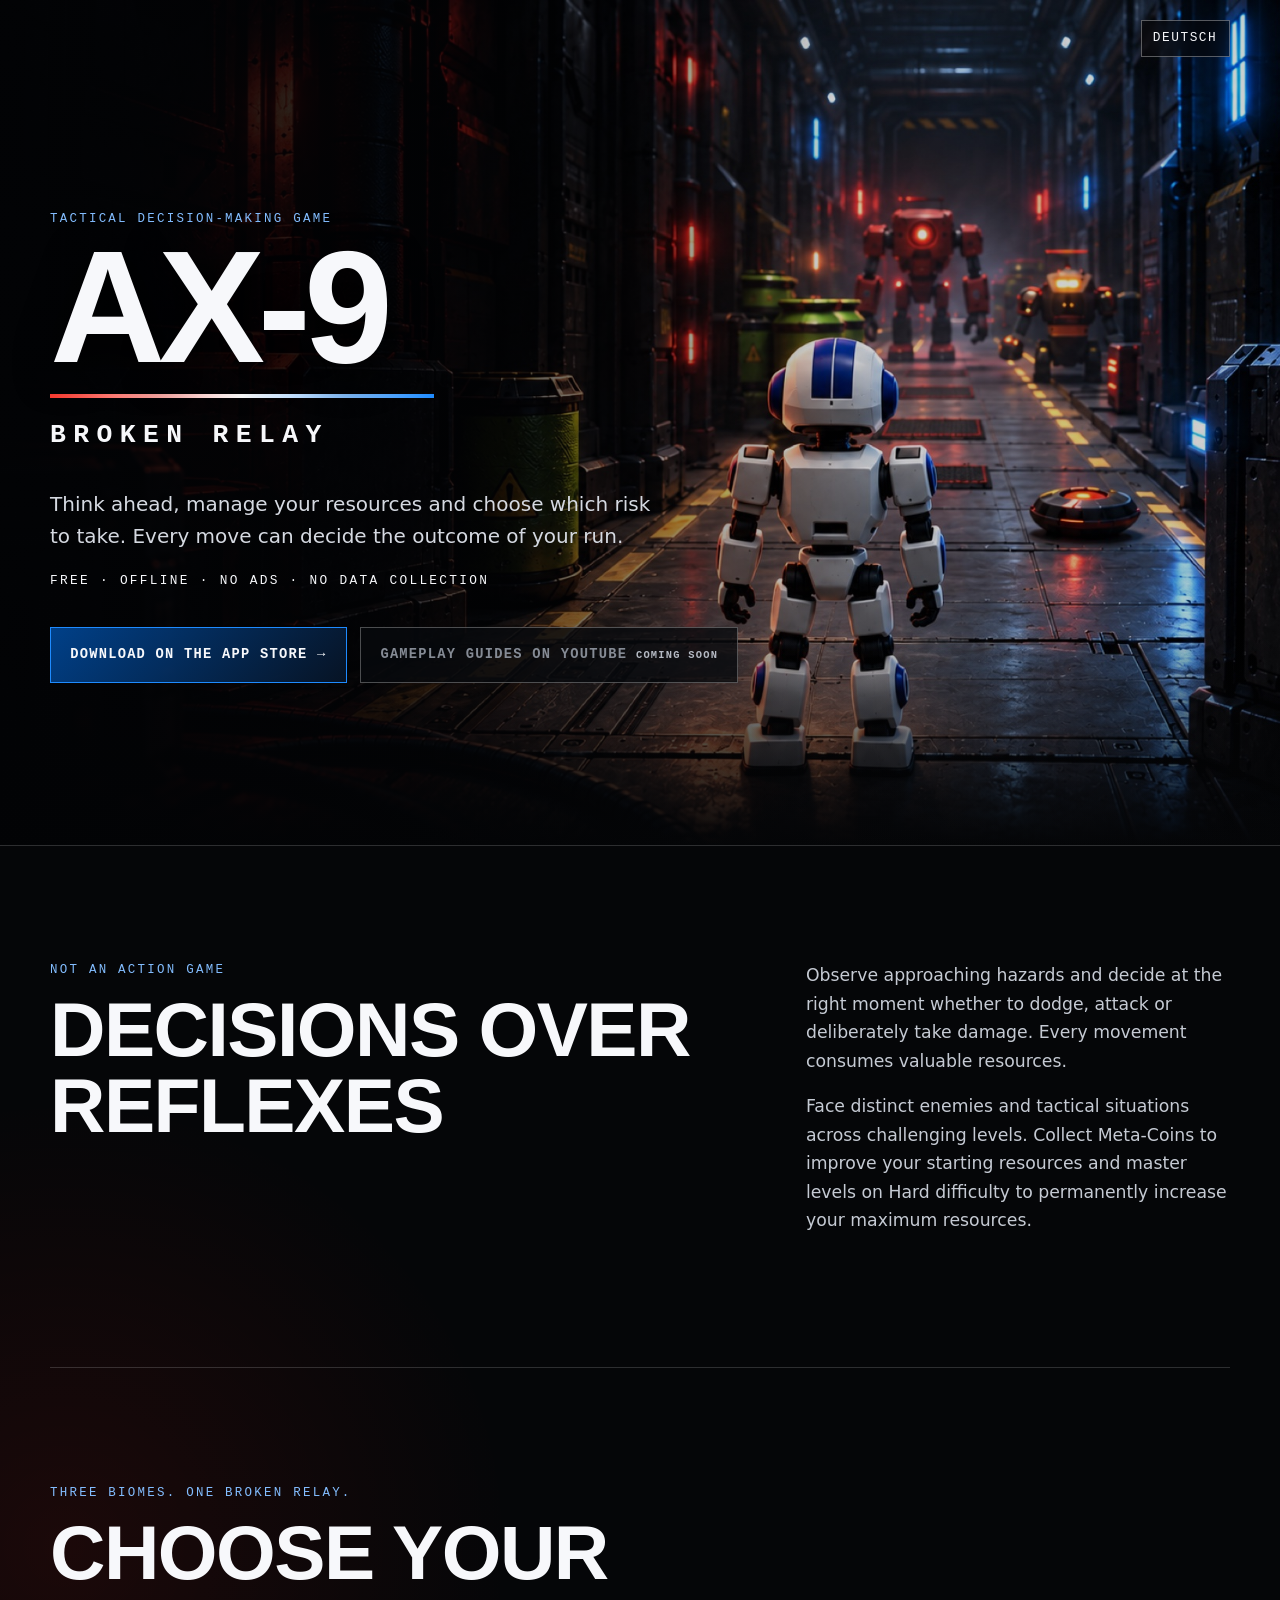
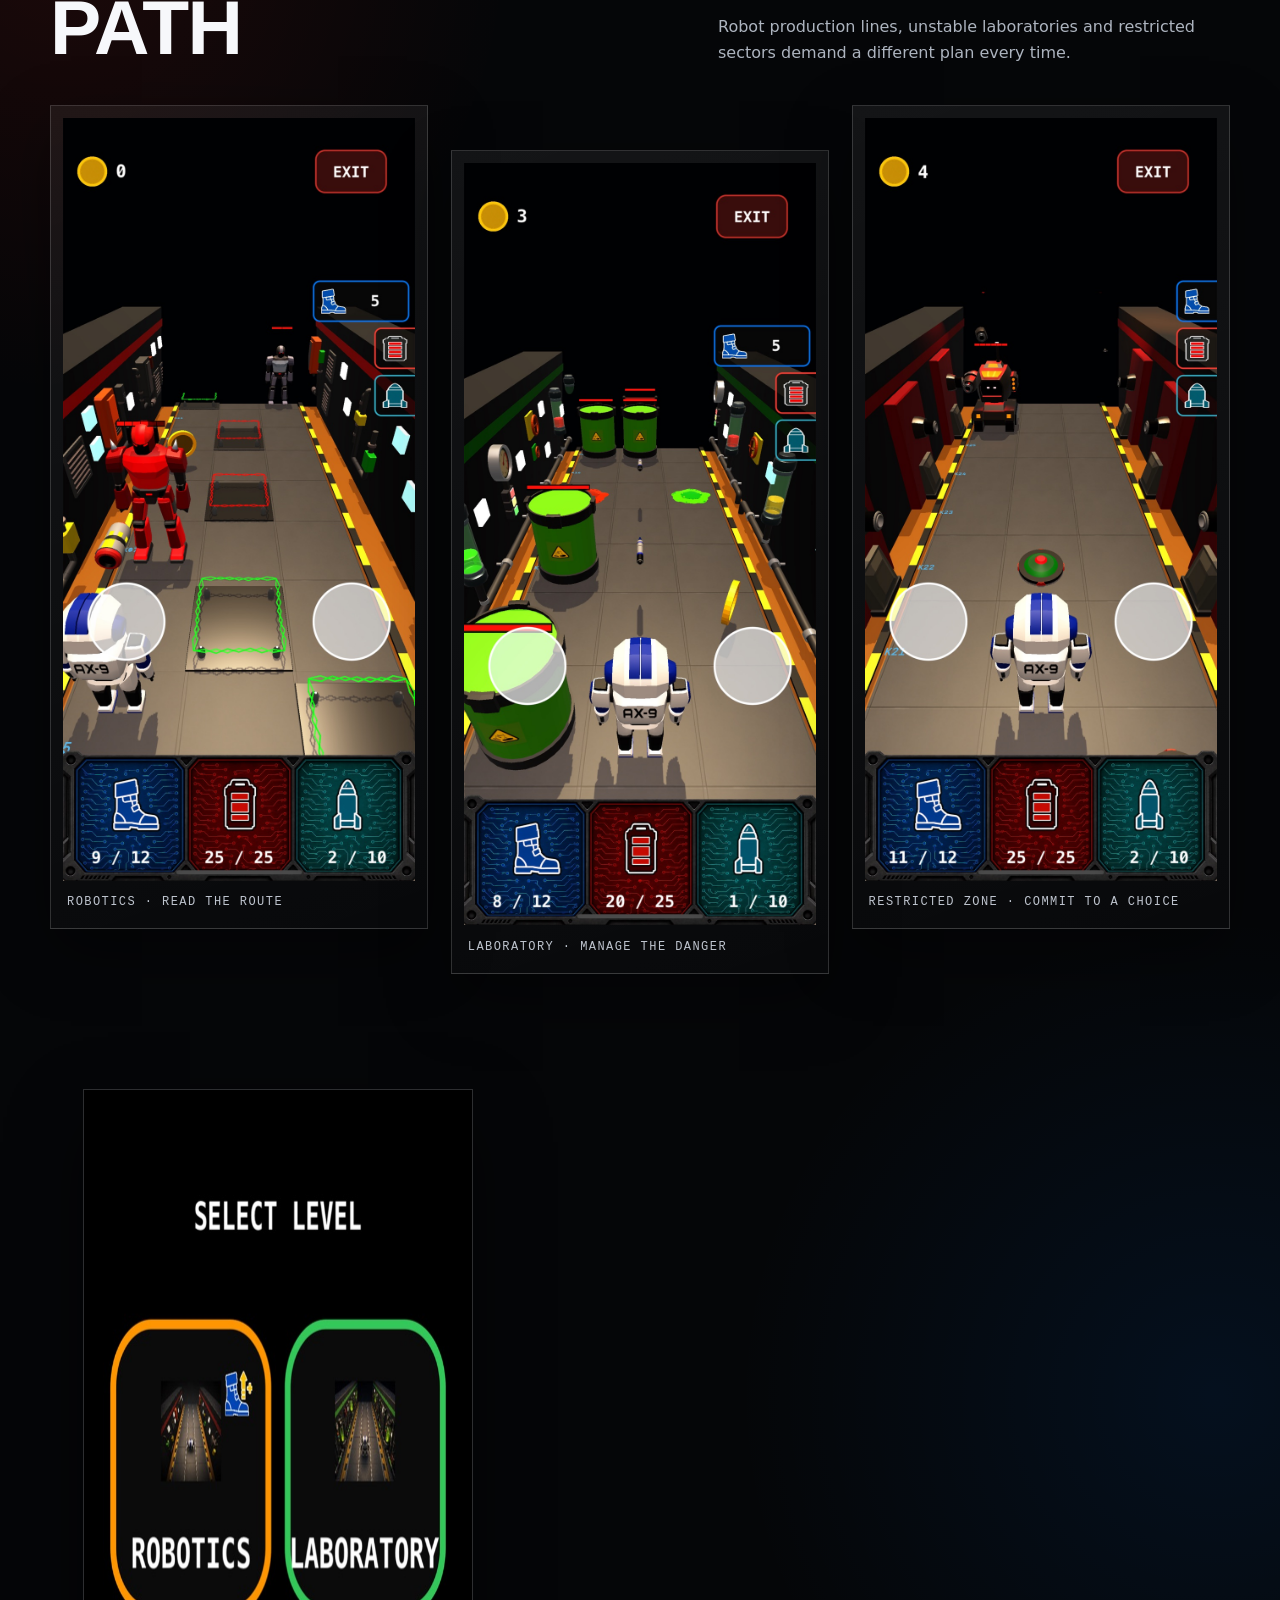
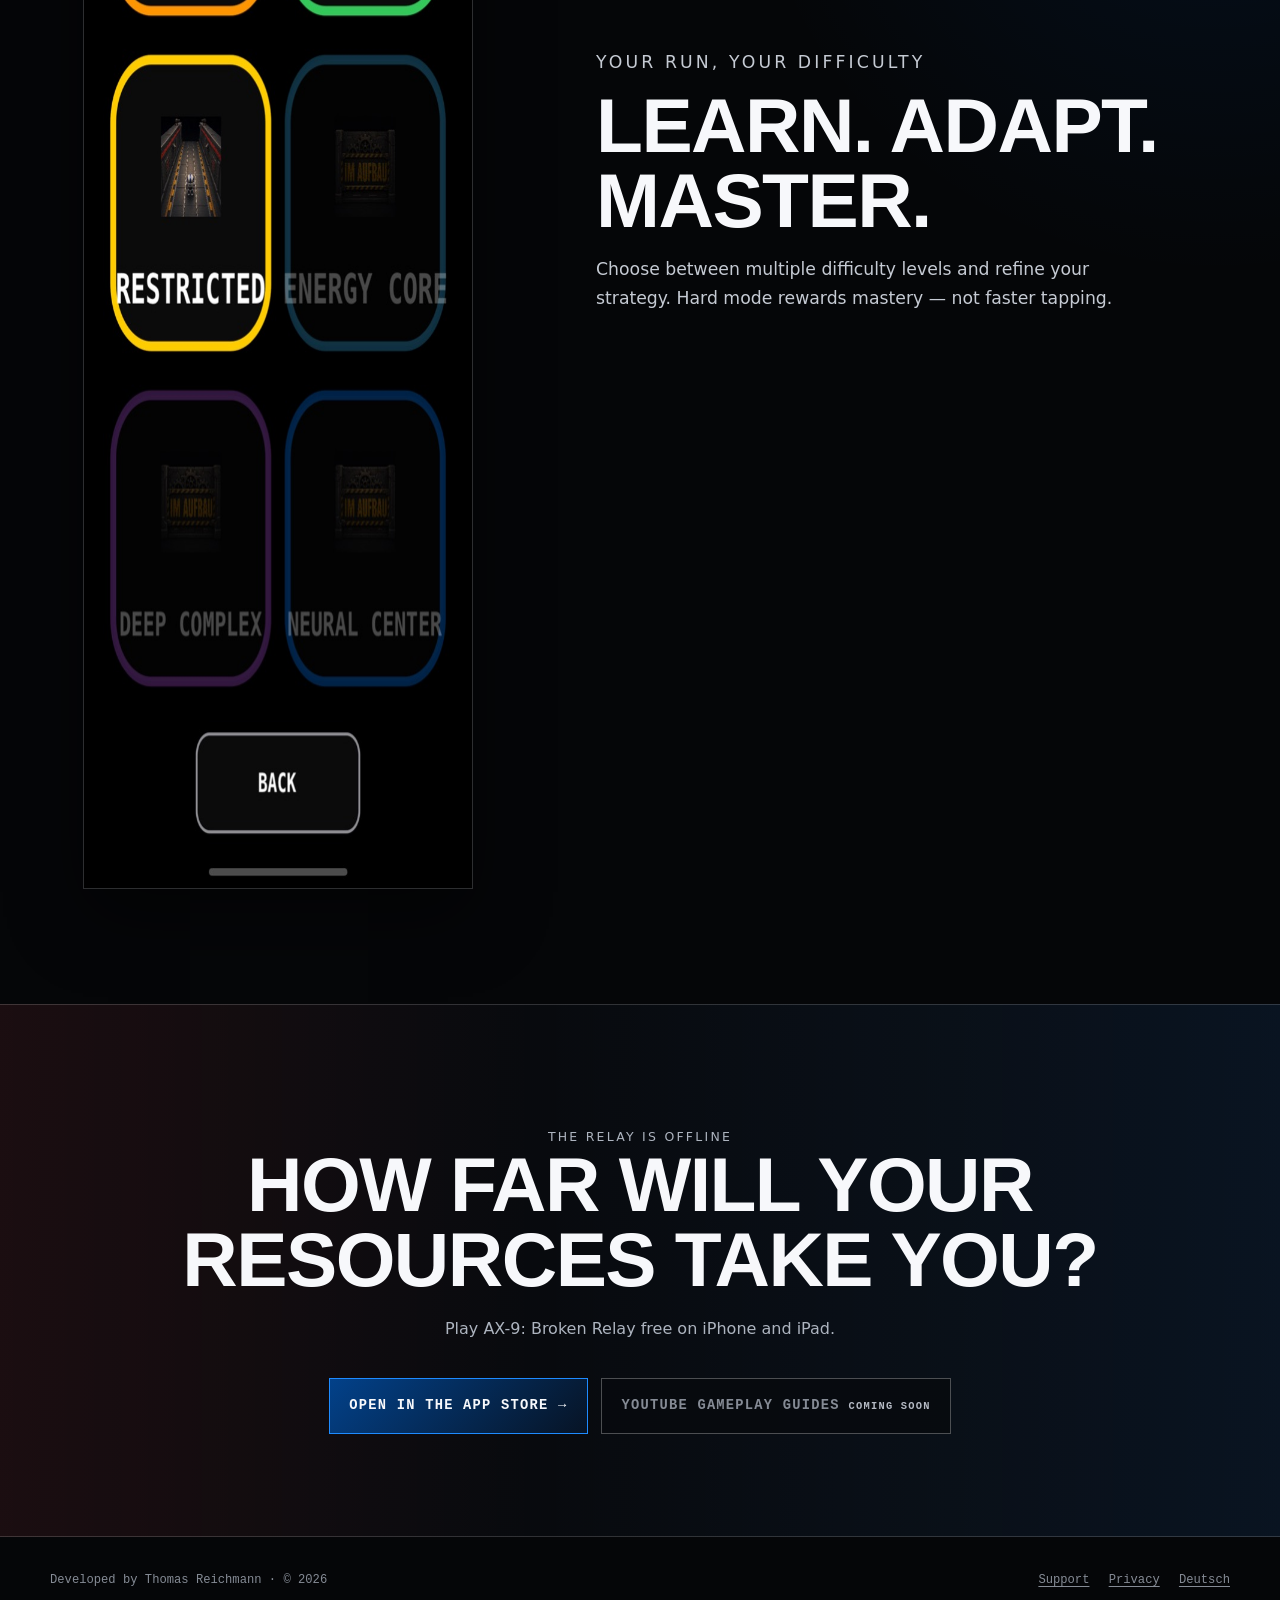
==== index.html @ 425ba759 "add ax9 website" ====
<!doctype html><html lang="en"><head>
<meta charset="utf-8"><meta name="viewport" content="width=device-width,initial-scale=1">
<title>AX-9: Broken Relay — Tactical Game for iPhone and iPad</title>
<meta name="description" content="AX-9: Broken Relay is a free offline tactical decision-making game for iPhone and iPad. Think ahead, manage resources and survive challenging levels.">
<meta name="robots" content="index,follow,max-image-preview:large"><meta name="theme-color" content="#050608">
<link rel="canonical" href="https://tomrichgamedev.github.io/ax9/"><link rel="alternate" hreflang="en" href="https://tomrichgamedev.github.io/ax9/"><link rel="alternate" hreflang="de" href="https://tomrichgamedev.github.io/ax9/de/"><link rel="alternate" hreflang="x-default" href="https://tomrichgamedev.github.io/ax9/">
<meta property="og:type" content="website"><meta property="og:title" content="AX-9: Broken Relay"><meta property="og:description" content="A tactical decision-making game where thinking ahead matters more than quick reflexes."><meta property="og:url" content="https://tomrichgamedev.github.io/ax9/"><meta property="og:image" content="https://tomrichgamedev.github.io/ax9/assets/images/ax9-broken-relay-hero.jpg"><meta property="og:image:alt" content="AX-9 faces enemy robots in a red and blue industrial corridor"><meta name="twitter:card" content="summary_large_image"><link rel="stylesheet" href="styles.css">
<script type="application/ld+json">{"@context":"https://schema.org","@type":["VideoGame","MobileApplication"],"name":"AX-9: Broken Relay","description":"A tactical decision-making game where thinking ahead matters more than quick reflexes.","url":"https://tomrichgamedev.github.io/ax9/","image":"https://tomrichgamedev.github.io/ax9/assets/images/ax9-broken-relay-hero.jpg","downloadUrl":"https://apps.apple.com/app/ax-9/id6805114754","operatingSystem":"iOS, iPadOS","applicationCategory":"GameApplication","genre":["Tactical","Strategy","Decision-making"],"inLanguage":["en","de"],"author":{"@type":"Person","name":"Thomas Reichmann"},"offers":{"@type":"Offer","price":"0","priceCurrency":"EUR"}}</script>
</head><body><a class="skip" href="#main">Skip to content</a><header class="site-header"><a class="lang" href="de/" lang="de" hreflang="de">DEUTSCH</a></header><main id="main">
<section class="hero" aria-labelledby="title"><div class="hero-inner"><p class="eyebrow">Tactical decision-making game</p><h1 id="title">AX-9</h1><span class="accent" aria-hidden="true"></span><p class="subtitle">Broken Relay</p><p class="hero-copy">Think ahead, manage your resources and choose which risk to take. Every move can decide the outcome of your run.</p><p class="facts">Free · Offline · No ads · No data collection</p><div class="actions"><a class="button" href="https://apps.apple.com/app/ax-9/id6805114754">Download on the App Store →</a><span class="button secondary disabled" aria-disabled="true">Gameplay guides on YouTube <small>Coming soon</small></span></div></div></section>
<section class="intro" aria-labelledby="decisions"><div><p class="kicker">Not an action game</p><h2 id="decisions">Decisions over reflexes</h2></div><div class="body"><p>Observe approaching hazards and decide at the right moment whether to dodge, attack or deliberately take damage. Every movement consumes valuable resources.</p><p>Face distinct enemies and tactical situations across challenging levels. Collect Meta-Coins to improve your starting resources and master levels on Hard difficulty to permanently increase your maximum resources.</p></div></section>
<section class="gameplay" aria-labelledby="gameplay"><div class="section-head"><div><p class="kicker">Three biomes. One broken relay.</p><h2 id="gameplay">Choose your path</h2></div><p>Robot production lines, unstable laboratories and restricted sectors demand a different plan every time.</p></div><div class="shots" aria-label="AX-9 gameplay screenshots">
<figure class="shot"><img src="assets/images/ax9-robotics-gameplay.jpg" width="832" height="1800" loading="lazy" alt="AX-9 avoids floor hazards and a large red robot in the robotics level"><figcaption>Robotics · Read the route</figcaption></figure>
<figure class="shot"><img src="assets/images/ax9-laboratory-gameplay.jpg" width="832" height="1800" loading="lazy" alt="AX-9 moves between toxic barrels and puddles in the laboratory level"><figcaption>Laboratory · Manage the danger</figcaption></figure>
<figure class="shot"><img src="assets/images/ax9-restricted-zone-gameplay.jpg" width="832" height="1800" loading="lazy" alt="AX-9 approaches a mine and an armed machine in the restricted zone"><figcaption>Restricted zone · Commit to a choice</figcaption></figure></div></section>
<section class="choices" aria-labelledby="difficulty"><img src="assets/images/ax9-level-selection.jpg" width="647" height="1400" loading="lazy" alt="AX-9 level selection showing Robotics, Laboratory and Restricted Zone"><div><p class="kicker">Your run, your difficulty</p><h2 id="difficulty">Learn. Adapt. Master.</h2><p>Choose between multiple difficulty levels and refine your strategy. Hard mode rewards mastery — not faster tapping.</p></div></section>
<section class="final" aria-labelledby="download"><p class="kicker">The relay is offline</p><h2 id="download">How far will your resources take you?</h2><p>Play AX-9: Broken Relay free on iPhone and iPad.</p><div class="actions"><a class="button" href="https://apps.apple.com/app/ax-9/id6805114754">Open in the App Store →</a><span class="button secondary disabled" aria-disabled="true">YouTube gameplay guides <small>Coming soon</small></span></div></section>
</main><footer class="footer"><span>Developed by Thomas Reichmann · © 2026</span><nav aria-label="Legal and support"><a href="https://tomrichgamedev.github.io/ax9-legal/support/">Support</a><a href="https://tomrichgamedev.github.io/ax9-legal/privacy/">Privacy</a><a href="de/" lang="de">Deutsch</a></nav></footer></body></html>
---- styles.css ----
:root{color-scheme:dark;--ink:#f7f8fb;--muted:#adb4bf;--line:#ffffff29;--red:#ff3b30;--blue:#1e8bff;--max:1180px}*{box-sizing:border-box}html{background:#050608;scroll-behavior:smooth}body{margin:0;color:var(--ink);background:radial-gradient(circle at 5% 32%,#ff261717,transparent 28rem),radial-gradient(circle at 95% 62%,#0077ff17,transparent 30rem),#050608;font:16px/1.6 ui-monospace,"SFMono-Regular",Menlo,Consolas,monospace;-webkit-font-smoothing:antialiased}a{color:inherit}.skip{position:fixed;z-index:20;top:.7rem;left:.7rem;padding:.6rem 1rem;background:#fff;color:#000;transform:translateY(-160%)}.skip:focus{transform:none}.site-header{position:absolute;z-index:10;inset:0 0 auto;display:flex;justify-content:flex-end;width:min(calc(100% - 2rem),var(--max));margin:auto;padding:1.25rem 0}.lang{padding:.45rem .7rem;border:1px solid #ffffff55;background:#05060899;text-decoration:none;font-size:.8rem;letter-spacing:.12em;backdrop-filter:blur(9px)}.hero{position:relative;isolation:isolate;min-height:min(880px,94vh);display:grid;align-items:center;overflow:hidden;border-bottom:1px solid var(--line)}.hero:before{content:"";position:absolute;z-index:-2;inset:0;background:url("assets/images/ax9-broken-relay-hero.jpg") 58% center/cover no-repeat}.hero:after{content:"";position:absolute;z-index:-1;inset:0;background:linear-gradient(90deg,#020305f5 0%,#020305cc 30%,#02030530 65%),linear-gradient(0deg,#050608,transparent 25%)}.hero-inner,main>section:not(.hero),.footer{width:min(calc(100% - 2rem),var(--max));margin:auto}.hero-inner{padding:8rem 0 5rem}.eyebrow,.kicker,.facts{text-transform:uppercase;letter-spacing:.18em}.eyebrow,.kicker{margin:0 0 .7rem;color:#83bdff;font-size:.78rem}h1,h2{margin:0;font-family:Impact,Haettenschweiler,"Arial Narrow Bold",sans-serif;font-weight:900;text-transform:uppercase}h1{max-width:7ch;font-size:clamp(5rem,13vw,10rem);line-height:.82;letter-spacing:-.045em;text-shadow:0 8px 40px #000}.accent{display:block;width:min(24rem,72vw);height:4px;margin:1.35rem 0 1rem;background:linear-gradient(90deg,var(--red),#fff 50%,var(--blue))}.subtitle{margin:0;font-size:clamp(1.05rem,2.3vw,1.65rem);font-weight:700;letter-spacing:.28em;text-transform:uppercase}.hero-copy{max-width:38rem;margin:2rem 0 0;color:#d5d9e1;font:clamp(1.05rem,1.6vw,1.25rem)/1.6 system-ui,sans-serif}.facts{margin:1.2rem 0 0;font-size:.8rem}.actions{display:flex;flex-wrap:wrap;gap:.85rem;margin-top:2.25rem}.button{display:inline-flex;min-height:3.5rem;align-items:center;justify-content:center;padding:.9rem 1.2rem;border:1px solid var(--blue);background:linear-gradient(135deg,#004a9edb,#071426f0);font-size:.86rem;font-weight:800;letter-spacing:.09em;text-align:center;text-decoration:none;text-transform:uppercase;transition:.2s}.button:hover,.button:focus-visible{filter:brightness(1.2);transform:translateY(-2px)}.secondary{border-color:#ffffff47;background:#07090dc7}.disabled{color:#858b95}.button small{margin-left:.55rem;font-size:.65rem;color:#b5bac4}.intro{display:grid;grid-template-columns:1.1fr .7fr;gap:clamp(2rem,7vw,7rem);padding:clamp(4.5rem,9vw,8rem) 0;border-bottom:1px solid var(--line)}h2{max-width:18ch;font-size:clamp(2.5rem,6vw,5rem);line-height:.98;letter-spacing:-.02em}.body{color:#c5cad3;font:1.08rem/1.65 system-ui,sans-serif}.body p:first-child{margin-top:0}.gameplay{padding:clamp(4.5rem,9vw,8rem) 0}.section-head{display:flex;align-items:end;justify-content:space-between;gap:2rem;margin-bottom:2.5rem}.section-head>p{max-width:32rem;margin:0;color:var(--muted);font-family:system-ui,sans-serif}.shots{display:grid;grid-template-columns:repeat(3,1fr);gap:clamp(.75rem,2vw,1.4rem);align-items:start}.shot{margin:0;padding:clamp(.45rem,1vw,.75rem);border:1px solid var(--line);background:linear-gradient(160deg,#ffffff0f,#ffffff03);box-shadow:0 24px 60px #0006}.shot:nth-child(2){margin-top:2.8rem}.shot img{display:block;width:100%;height:auto}.shot figcaption{padding:.8rem .25rem .2rem;color:#bec4ce;font-size:.75rem;letter-spacing:.12em;text-transform:uppercase}.choices{display:grid;grid-template-columns:.72fr 1fr;gap:clamp(2rem,7vw,6rem);align-items:center;padding:0 0 clamp(4.5rem,9vw,8rem)}.choices img{width:min(100%,390px);justify-self:center;border:1px solid var(--line);box-shadow:0 28px 70px #0007}.choices p{max-width:35rem;color:#c5cad3;font:1.08rem/1.65 system-ui,sans-serif}.final{width:100%!important;max-width:none!important;padding:clamp(4rem,8vw,7rem) 1rem;border-block:1px solid var(--line);background:linear-gradient(90deg,#ff3b3014,transparent 42%,#1e8bff14),#080a0e;text-align:center}.final h2{max-width:none}.final>p{margin:1.2rem auto 0;color:var(--muted);font-family:system-ui,sans-serif}.final .actions{justify-content:center}.footer{padding:2.1rem 0 2.6rem;display:flex;flex-wrap:wrap;gap:.7rem 1.5rem;justify-content:space-between;color:#858b95;font-size:.76rem}.footer nav{display:flex;gap:1.2rem}.footer a{text-underline-offset:.25em}:focus-visible{outline:2px solid #fff;outline-offset:4px}@media(max-width:760px){.hero{min-height:790px;align-items:end}.hero:before{background-position:68% center}.hero:after{background:linear-gradient(0deg,#050608 1%,#020305de 39%,#0203051f 75%)}.hero-inner{padding-bottom:3rem}h1{font-size:clamp(4.6rem,25vw,7rem)}.subtitle{letter-spacing:.19em}.hero-copy{font-size:1rem}.actions{flex-direction:column}.button{width:100%}.intro,.choices{grid-template-columns:1fr}.section-head{display:block}.section-head>p{margin-top:1.2rem}.shots{grid-template-columns:84% 84% 84%;gap:.9rem;margin-right:-1rem;padding:.5rem 1rem 1.2rem 0;overflow-x:auto;scroll-snap-type:x mandatory}.shot{scroll-snap-align:start}.shot:nth-child(2){margin-top:0}.choices img{order:2;width:min(80%,360px)}.footer{align-items:flex-start;flex-direction:column}}@media(prefers-reduced-motion:reduce){html{scroll-behavior:auto}.button{transition:none}}
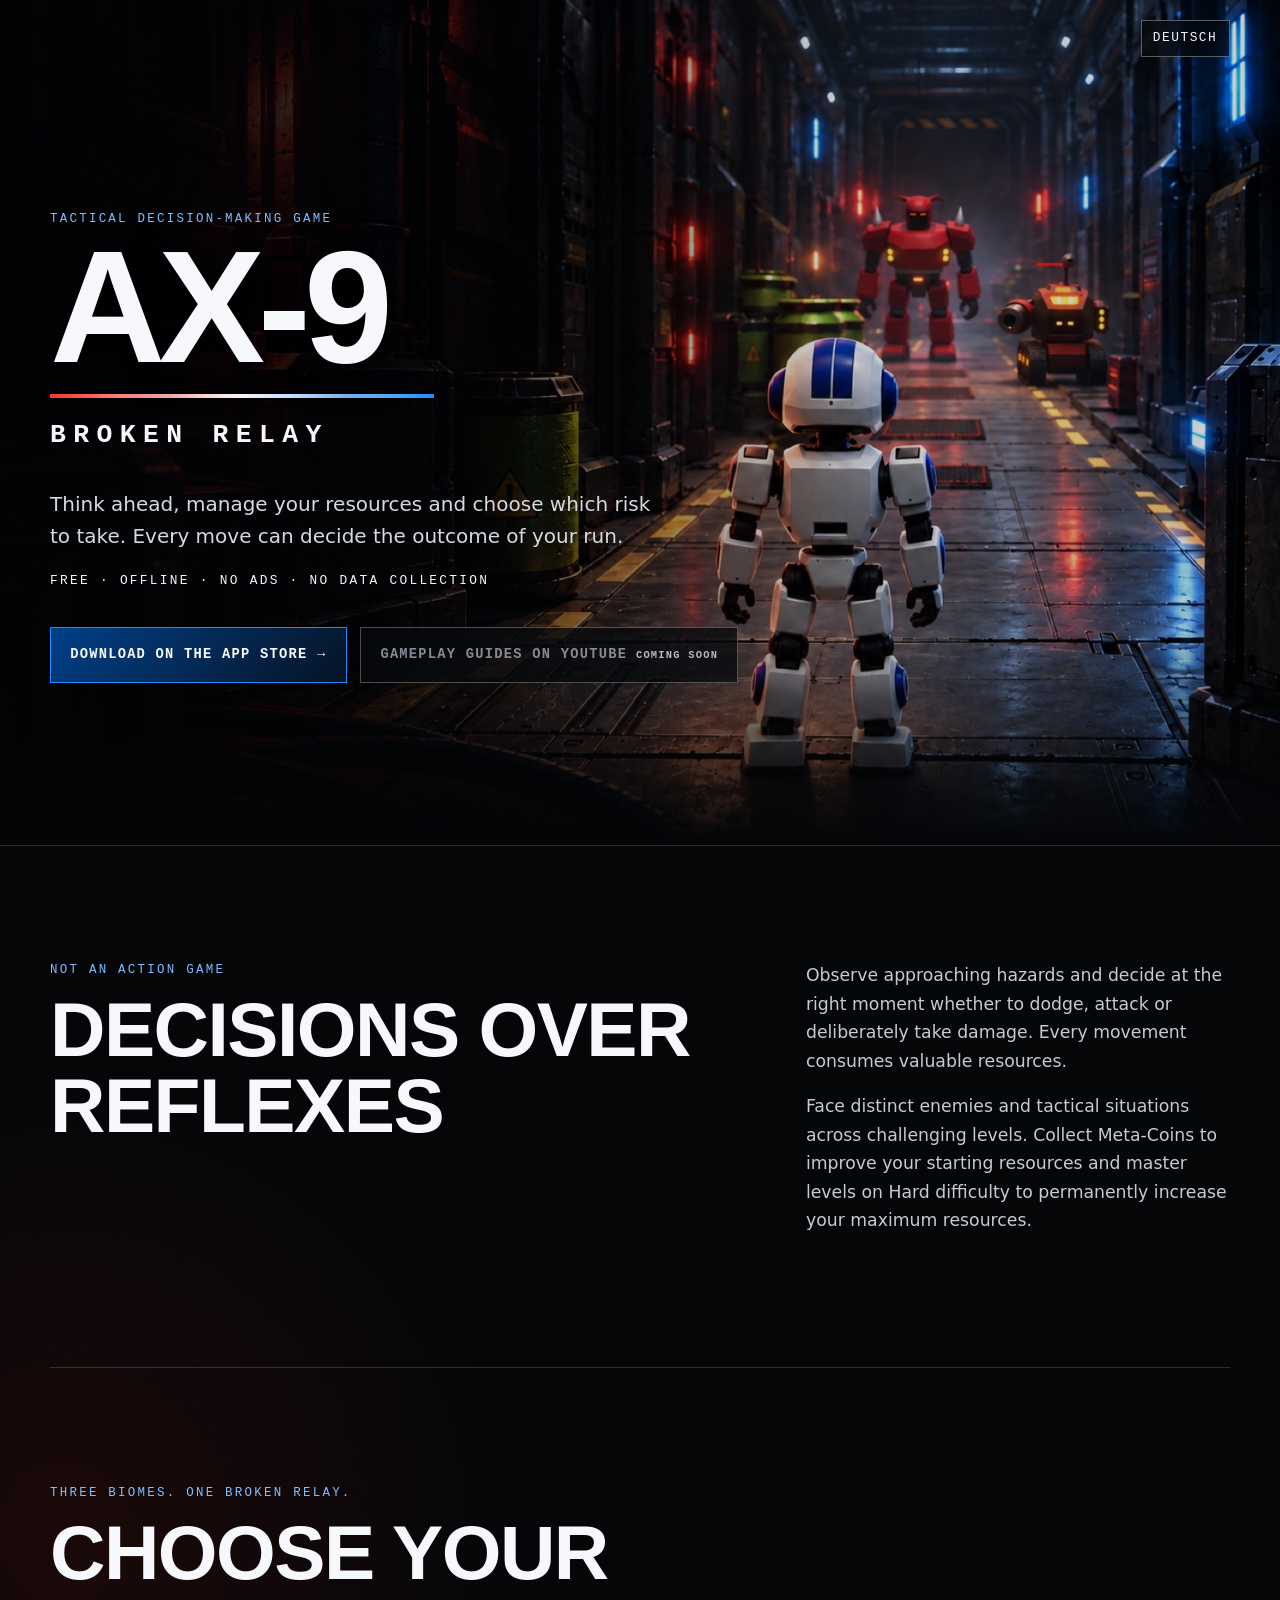
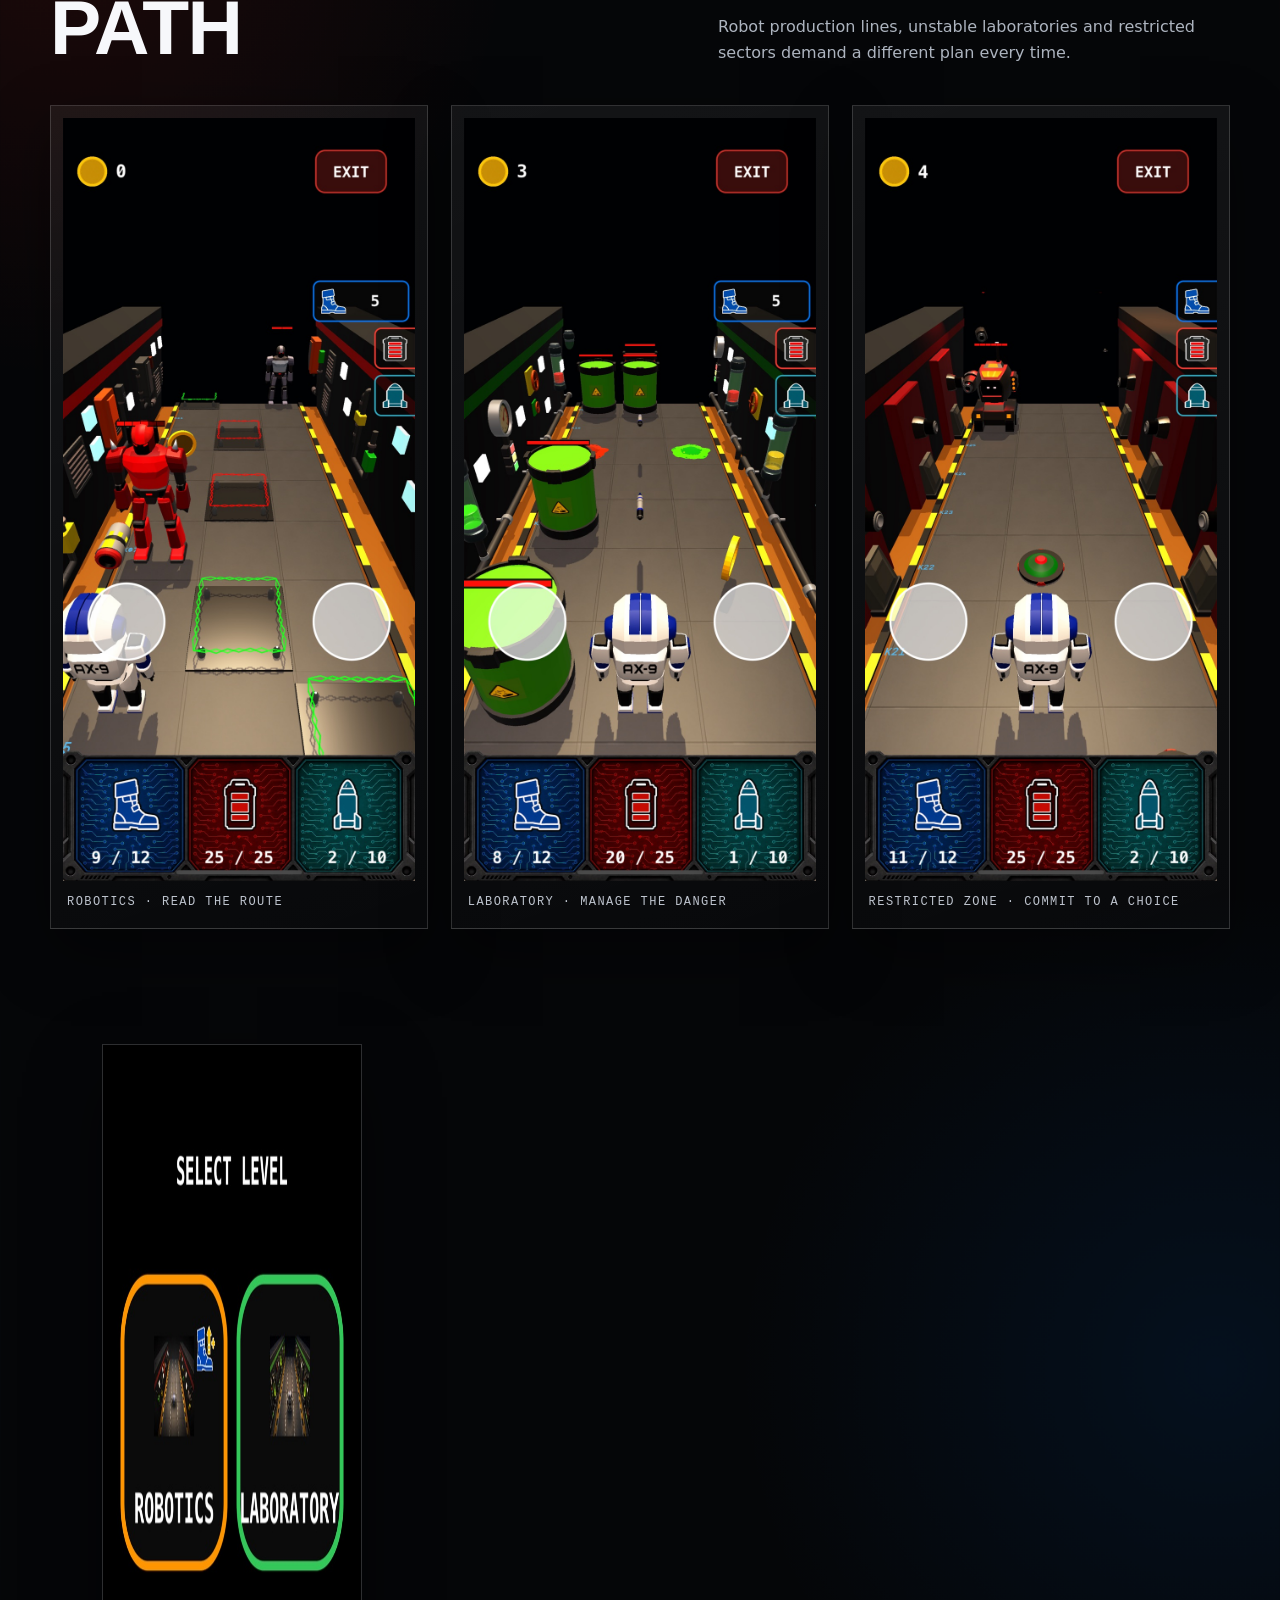
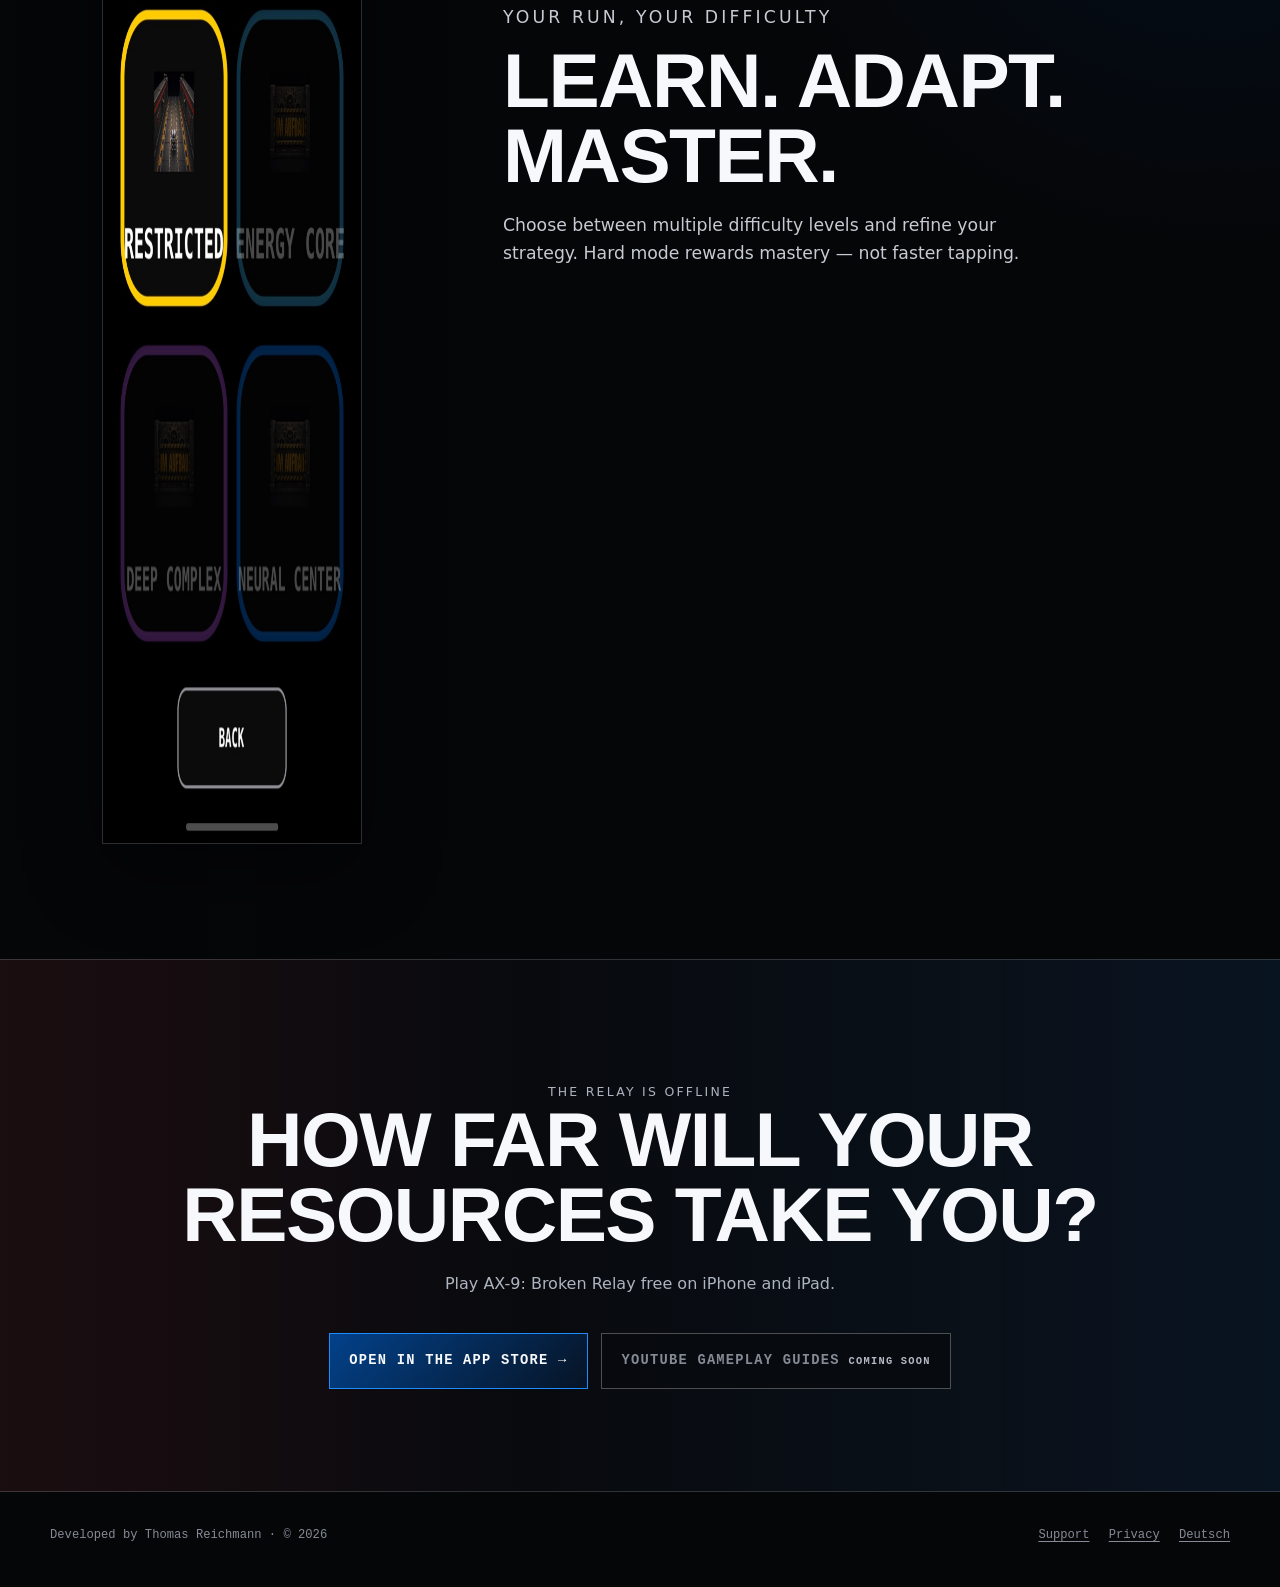
==== commit f89af6a0: "changes" ====
--- a/index.html
+++ b/index.html
@@ -4,8 +4,8 @@
 <meta name="description" content="AX-9: Broken Relay is a free offline tactical decision-making game for iPhone and iPad. Think ahead, manage resources and survive challenging levels.">
 <meta name="robots" content="index,follow,max-image-preview:large"><meta name="theme-color" content="#050608">
 <link rel="canonical" href="https://tomrichgamedev.github.io/ax9/"><link rel="alternate" hreflang="en" href="https://tomrichgamedev.github.io/ax9/"><link rel="alternate" hreflang="de" href="https://tomrichgamedev.github.io/ax9/de/"><link rel="alternate" hreflang="x-default" href="https://tomrichgamedev.github.io/ax9/">
-<meta property="og:type" content="website"><meta property="og:title" content="AX-9: Broken Relay"><meta property="og:description" content="A tactical decision-making game where thinking ahead matters more than quick reflexes."><meta property="og:url" content="https://tomrichgamedev.github.io/ax9/"><meta property="og:image" content="https://tomrichgamedev.github.io/ax9/assets/images/ax9-broken-relay-hero.jpg"><meta property="og:image:alt" content="AX-9 faces enemy robots in a red and blue industrial corridor"><meta name="twitter:card" content="summary_large_image"><link rel="stylesheet" href="styles.css">
-<script type="application/ld+json">{"@context":"https://schema.org","@type":["VideoGame","MobileApplication"],"name":"AX-9: Broken Relay","description":"A tactical decision-making game where thinking ahead matters more than quick reflexes.","url":"https://tomrichgamedev.github.io/ax9/","image":"https://tomrichgamedev.github.io/ax9/assets/images/ax9-broken-relay-hero.jpg","downloadUrl":"https://apps.apple.com/app/ax-9/id6805114754","operatingSystem":"iOS, iPadOS","applicationCategory":"GameApplication","genre":["Tactical","Strategy","Decision-making"],"inLanguage":["en","de"],"author":{"@type":"Person","name":"Thomas Reichmann"},"offers":{"@type":"Offer","price":"0","priceCurrency":"EUR"}}</script>
+<meta property="og:type" content="website"><meta property="og:title" content="AX-9: Broken Relay"><meta property="og:description" content="A tactical decision-making game where thinking ahead matters more than quick reflexes."><meta property="og:url" content="https://tomrichgamedev.github.io/ax9/"><meta property="og:image" content="https://tomrichgamedev.github.io/ax9/assets/images/ax9-broken-relay-hero-v2.jpg"><meta property="og:image:alt" content="AX-9 faces enemy robots in a red and blue industrial corridor"><meta name="twitter:card" content="summary_large_image"><link rel="stylesheet" href="styles.css">
+<script type="application/ld+json">{"@context":"https://schema.org","@type":["VideoGame","MobileApplication"],"name":"AX-9: Broken Relay","description":"A tactical decision-making game where thinking ahead matters more than quick reflexes.","url":"https://tomrichgamedev.github.io/ax9/","image":"https://tomrichgamedev.github.io/ax9/assets/images/ax9-broken-relay-hero-v2.jpg","downloadUrl":"https://apps.apple.com/app/ax-9/id6805114754","operatingSystem":"iOS, iPadOS","applicationCategory":"GameApplication","genre":["Tactical","Strategy","Decision-making"],"inLanguage":["en","de"],"author":{"@type":"Person","name":"Thomas Reichmann"},"offers":{"@type":"Offer","price":"0","priceCurrency":"EUR"}}</script>
 </head><body><a class="skip" href="#main">Skip to content</a><header class="site-header"><a class="lang" href="de/" lang="de" hreflang="de">DEUTSCH</a></header><main id="main">
 <section class="hero" aria-labelledby="title"><div class="hero-inner"><p class="eyebrow">Tactical decision-making game</p><h1 id="title">AX-9</h1><span class="accent" aria-hidden="true"></span><p class="subtitle">Broken Relay</p><p class="hero-copy">Think ahead, manage your resources and choose which risk to take. Every move can decide the outcome of your run.</p><p class="facts">Free · Offline · No ads · No data collection</p><div class="actions"><a class="button" href="https://apps.apple.com/app/ax-9/id6805114754">Download on the App Store →</a><span class="button secondary disabled" aria-disabled="true">Gameplay guides on YouTube <small>Coming soon</small></span></div></div></section>
 <section class="intro" aria-labelledby="decisions"><div><p class="kicker">Not an action game</p><h2 id="decisions">Decisions over reflexes</h2></div><div class="body"><p>Observe approaching hazards and decide at the right moment whether to dodge, attack or deliberately take damage. Every movement consumes valuable resources.</p><p>Face distinct enemies and tactical situations across challenging levels. Collect Meta-Coins to improve your starting resources and master levels on Hard difficulty to permanently increase your maximum resources.</p></div></section>
--- a/styles.css
+++ b/styles.css
@@ -1 +1 @@
-:root{color-scheme:dark;--ink:#f7f8fb;--muted:#adb4bf;--line:#ffffff29;--red:#ff3b30;--blue:#1e8bff;--max:1180px}*{box-sizing:border-box}html{background:#050608;scroll-behavior:smooth}body{margin:0;color:var(--ink);background:radial-gradient(circle at 5% 32%,#ff261717,transparent 28rem),radial-gradient(circle at 95% 62%,#0077ff17,transparent 30rem),#050608;font:16px/1.6 ui-monospace,"SFMono-Regular",Menlo,Consolas,monospace;-webkit-font-smoothing:antialiased}a{color:inherit}.skip{position:fixed;z-index:20;top:.7rem;left:.7rem;padding:.6rem 1rem;background:#fff;color:#000;transform:translateY(-160%)}.skip:focus{transform:none}.site-header{position:absolute;z-index:10;inset:0 0 auto;display:flex;justify-content:flex-end;width:min(calc(100% - 2rem),var(--max));margin:auto;padding:1.25rem 0}.lang{padding:.45rem .7rem;border:1px solid #ffffff55;background:#05060899;text-decoration:none;font-size:.8rem;letter-spacing:.12em;backdrop-filter:blur(9px)}.hero{position:relative;isolation:isolate;min-height:min(880px,94vh);display:grid;align-items:center;overflow:hidden;border-bottom:1px solid var(--line)}.hero:before{content:"";position:absolute;z-index:-2;inset:0;background:url("assets/images/ax9-broken-relay-hero.jpg") 58% center/cover no-repeat}.hero:after{content:"";position:absolute;z-index:-1;inset:0;background:linear-gradient(90deg,#020305f5 0%,#020305cc 30%,#02030530 65%),linear-gradient(0deg,#050608,transparent 25%)}.hero-inner,main>section:not(.hero),.footer{width:min(calc(100% - 2rem),var(--max));margin:auto}.hero-inner{padding:8rem 0 5rem}.eyebrow,.kicker,.facts{text-transform:uppercase;letter-spacing:.18em}.eyebrow,.kicker{margin:0 0 .7rem;color:#83bdff;font-size:.78rem}h1,h2{margin:0;font-family:Impact,Haettenschweiler,"Arial Narrow Bold",sans-serif;font-weight:900;text-transform:uppercase}h1{max-width:7ch;font-size:clamp(5rem,13vw,10rem);line-height:.82;letter-spacing:-.045em;text-shadow:0 8px 40px #000}.accent{display:block;width:min(24rem,72vw);height:4px;margin:1.35rem 0 1rem;background:linear-gradient(90deg,var(--red),#fff 50%,var(--blue))}.subtitle{margin:0;font-size:clamp(1.05rem,2.3vw,1.65rem);font-weight:700;letter-spacing:.28em;text-transform:uppercase}.hero-copy{max-width:38rem;margin:2rem 0 0;color:#d5d9e1;font:clamp(1.05rem,1.6vw,1.25rem)/1.6 system-ui,sans-serif}.facts{margin:1.2rem 0 0;font-size:.8rem}.actions{display:flex;flex-wrap:wrap;gap:.85rem;margin-top:2.25rem}.button{display:inline-flex;min-height:3.5rem;align-items:center;justify-content:center;padding:.9rem 1.2rem;border:1px solid var(--blue);background:linear-gradient(135deg,#004a9edb,#071426f0);font-size:.86rem;font-weight:800;letter-spacing:.09em;text-align:center;text-decoration:none;text-transform:uppercase;transition:.2s}.button:hover,.button:focus-visible{filter:brightness(1.2);transform:translateY(-2px)}.secondary{border-color:#ffffff47;background:#07090dc7}.disabled{color:#858b95}.button small{margin-left:.55rem;font-size:.65rem;color:#b5bac4}.intro{display:grid;grid-template-columns:1.1fr .7fr;gap:clamp(2rem,7vw,7rem);padding:clamp(4.5rem,9vw,8rem) 0;border-bottom:1px solid var(--line)}h2{max-width:18ch;font-size:clamp(2.5rem,6vw,5rem);line-height:.98;letter-spacing:-.02em}.body{color:#c5cad3;font:1.08rem/1.65 system-ui,sans-serif}.body p:first-child{margin-top:0}.gameplay{padding:clamp(4.5rem,9vw,8rem) 0}.section-head{display:flex;align-items:end;justify-content:space-between;gap:2rem;margin-bottom:2.5rem}.section-head>p{max-width:32rem;margin:0;color:var(--muted);font-family:system-ui,sans-serif}.shots{display:grid;grid-template-columns:repeat(3,1fr);gap:clamp(.75rem,2vw,1.4rem);align-items:start}.shot{margin:0;padding:clamp(.45rem,1vw,.75rem);border:1px solid var(--line);background:linear-gradient(160deg,#ffffff0f,#ffffff03);box-shadow:0 24px 60px #0006}.shot:nth-child(2){margin-top:2.8rem}.shot img{display:block;width:100%;height:auto}.shot figcaption{padding:.8rem .25rem .2rem;color:#bec4ce;font-size:.75rem;letter-spacing:.12em;text-transform:uppercase}.choices{display:grid;grid-template-columns:.72fr 1fr;gap:clamp(2rem,7vw,6rem);align-items:center;padding:0 0 clamp(4.5rem,9vw,8rem)}.choices img{width:min(100%,390px);justify-self:center;border:1px solid var(--line);box-shadow:0 28px 70px #0007}.choices p{max-width:35rem;color:#c5cad3;font:1.08rem/1.65 system-ui,sans-serif}.final{width:100%!important;max-width:none!important;padding:clamp(4rem,8vw,7rem) 1rem;border-block:1px solid var(--line);background:linear-gradient(90deg,#ff3b3014,transparent 42%,#1e8bff14),#080a0e;text-align:center}.final h2{max-width:none}.final>p{margin:1.2rem auto 0;color:var(--muted);font-family:system-ui,sans-serif}.final .actions{justify-content:center}.footer{padding:2.1rem 0 2.6rem;display:flex;flex-wrap:wrap;gap:.7rem 1.5rem;justify-content:space-between;color:#858b95;font-size:.76rem}.footer nav{display:flex;gap:1.2rem}.footer a{text-underline-offset:.25em}:focus-visible{outline:2px solid #fff;outline-offset:4px}@media(max-width:760px){.hero{min-height:790px;align-items:end}.hero:before{background-position:68% center}.hero:after{background:linear-gradient(0deg,#050608 1%,#020305de 39%,#0203051f 75%)}.hero-inner{padding-bottom:3rem}h1{font-size:clamp(4.6rem,25vw,7rem)}.subtitle{letter-spacing:.19em}.hero-copy{font-size:1rem}.actions{flex-direction:column}.button{width:100%}.intro,.choices{grid-template-columns:1fr}.section-head{display:block}.section-head>p{margin-top:1.2rem}.shots{grid-template-columns:84% 84% 84%;gap:.9rem;margin-right:-1rem;padding:.5rem 1rem 1.2rem 0;overflow-x:auto;scroll-snap-type:x mandatory}.shot{scroll-snap-align:start}.shot:nth-child(2){margin-top:0}.choices img{order:2;width:min(80%,360px)}.footer{align-items:flex-start;flex-direction:column}}@media(prefers-reduced-motion:reduce){html{scroll-behavior:auto}.button{transition:none}}
+:root{color-scheme:dark;--ink:#f7f8fb;--muted:#adb4bf;--line:#ffffff29;--red:#ff3b30;--blue:#1e8bff;--max:1180px}*{box-sizing:border-box}html{background:#050608;scroll-behavior:smooth}body{margin:0;color:var(--ink);background:radial-gradient(circle at 5% 32%,#ff261717,transparent 28rem),radial-gradient(circle at 95% 62%,#0077ff17,transparent 30rem),#050608;font:16px/1.6 ui-monospace,"SFMono-Regular",Menlo,Consolas,monospace;-webkit-font-smoothing:antialiased}a{color:inherit}.skip{position:fixed;z-index:20;top:.7rem;left:.7rem;padding:.6rem 1rem;background:#fff;color:#000;transform:translateY(-160%)}.skip:focus{transform:none}.site-header{position:absolute;z-index:10;inset:0 0 auto;display:flex;justify-content:flex-end;width:min(calc(100% - 2rem),var(--max));margin:auto;padding:1.25rem 0}.lang{padding:.45rem .7rem;border:1px solid #ffffff55;background:#05060899;text-decoration:none;font-size:.8rem;letter-spacing:.12em;backdrop-filter:blur(9px)}.hero{position:relative;isolation:isolate;min-height:min(880px,94vh);display:grid;align-items:center;overflow:hidden;border-bottom:1px solid var(--line)}.hero:before{content:"";position:absolute;z-index:-2;inset:0;background:url("assets/images/ax9-broken-relay-hero-v2.jpg") 58% center/cover no-repeat}.hero:after{content:"";position:absolute;z-index:-1;inset:0;background:linear-gradient(90deg,#020305f5 0%,#020305cc 30%,#02030530 65%),linear-gradient(0deg,#050608,transparent 25%)}.hero-inner,main>section:not(.hero),.footer{width:min(calc(100% - 2rem),var(--max));margin:auto}.hero-inner{padding:8rem 0 5rem}.eyebrow,.kicker,.facts{text-transform:uppercase;letter-spacing:.18em}.eyebrow,.kicker{margin:0 0 .7rem;color:#83bdff;font-size:.78rem}h1,h2{margin:0;font-family:Impact,Haettenschweiler,"Arial Narrow Bold",sans-serif;font-weight:900;text-transform:uppercase}h1{max-width:7ch;font-size:clamp(5rem,13vw,10rem);line-height:.82;letter-spacing:-.045em;text-shadow:0 8px 40px #000}.accent{display:block;width:min(24rem,72vw);height:4px;margin:1.35rem 0 1rem;background:linear-gradient(90deg,var(--red),#fff 50%,var(--blue))}.subtitle{margin:0;font-size:clamp(1.05rem,2.3vw,1.65rem);font-weight:700;letter-spacing:.28em;text-transform:uppercase}.hero-copy{max-width:38rem;margin:2rem 0 0;color:#d5d9e1;font:clamp(1.05rem,1.6vw,1.25rem)/1.6 system-ui,sans-serif}.facts{margin:1.2rem 0 0;font-size:.8rem}.actions{display:flex;flex-wrap:wrap;gap:.85rem;margin-top:2.25rem}.button{display:inline-flex;min-height:3.5rem;align-items:center;justify-content:center;padding:.9rem 1.2rem;border:1px solid var(--blue);background:linear-gradient(135deg,#004a9edb,#071426f0);font-size:.86rem;font-weight:800;letter-spacing:.09em;text-align:center;text-decoration:none;text-transform:uppercase;transition:.2s}.button:hover,.button:focus-visible{filter:brightness(1.2);transform:translateY(-2px)}.secondary{border-color:#ffffff47;background:#07090dc7}.disabled{color:#858b95}.button small{margin-left:.55rem;font-size:.65rem;color:#b5bac4}.intro{display:grid;grid-template-columns:1.1fr .7fr;gap:clamp(2rem,7vw,7rem);padding:clamp(4.5rem,9vw,8rem) 0;border-bottom:1px solid var(--line)}h2{max-width:18ch;font-size:clamp(2.5rem,6vw,5rem);line-height:.98;letter-spacing:-.02em}.body{color:#c5cad3;font:1.08rem/1.65 system-ui,sans-serif}.body p:first-child{margin-top:0}.gameplay{padding:clamp(4.5rem,9vw,8rem) 0}.section-head{display:flex;align-items:end;justify-content:space-between;gap:2rem;margin-bottom:2.5rem}.section-head>p{max-width:32rem;margin:0;color:var(--muted);font-family:system-ui,sans-serif}.shots{display:grid;grid-template-columns:repeat(3,1fr);gap:clamp(.75rem,2vw,1.4rem);align-items:start}.shot{margin:0;padding:clamp(.45rem,1vw,.75rem);border:1px solid var(--line);background:linear-gradient(160deg,#ffffff0f,#ffffff03);box-shadow:0 24px 60px #0006}.shot:nth-child(2){margin-top:0}.shot img{display:block;width:100%;height:auto}.shot figcaption{padding:.8rem .25rem .2rem;color:#bec4ce;font-size:.75rem;letter-spacing:.12em;text-transform:uppercase}.choices{display:grid;grid-template-columns:.5fr 1fr;gap:clamp(2rem,7vw,6rem);align-items:center;padding:0 0 clamp(4.5rem,9vw,8rem)}.choices img{width:min(100%,260px);justify-self:center;border:1px solid var(--line);box-shadow:0 28px 70px #0007}.choices p{max-width:35rem;color:#c5cad3;font:1.08rem/1.65 system-ui,sans-serif}.final{width:100%!important;max-width:none!important;padding:clamp(4rem,8vw,7rem) 1rem;border-block:1px solid var(--line);background:linear-gradient(90deg,#ff3b3014,transparent 42%,#1e8bff14),#080a0e;text-align:center}.final h2{max-width:none}.final>p{margin:1.2rem auto 0;color:var(--muted);font-family:system-ui,sans-serif}.final .actions{justify-content:center}.footer{padding:2.1rem 0 2.6rem;display:flex;flex-wrap:wrap;gap:.7rem 1.5rem;justify-content:space-between;color:#858b95;font-size:.76rem}.footer nav{display:flex;gap:1.2rem}.footer a{text-underline-offset:.25em}:focus-visible{outline:2px solid #fff;outline-offset:4px}@media(max-width:760px){.hero{min-height:790px;align-items:end}.hero:before{background-position:68% center}.hero:after{background:linear-gradient(0deg,#050608 1%,#020305de 39%,#0203051f 75%)}.hero-inner{padding-bottom:3rem}h1{font-size:clamp(4.6rem,25vw,7rem)}.subtitle{letter-spacing:.19em}.hero-copy{font-size:1rem}.actions{flex-direction:column}.button{width:100%}.intro,.choices{grid-template-columns:1fr}.section-head{display:block}.section-head>p{margin-top:1.2rem}.shots{grid-template-columns:84% 84% 84%;gap:.9rem;margin-right:-1rem;padding:.5rem 1rem 1.2rem 0;overflow-x:auto;scroll-snap-type:x mandatory}.shot{scroll-snap-align:start}.shot:nth-child(2){margin-top:0}.choices img{order:2;width:min(70%,240px)}.footer{align-items:flex-start;flex-direction:column}}@media(prefers-reduced-motion:reduce){html{scroll-behavior:auto}.button{transition:none}}
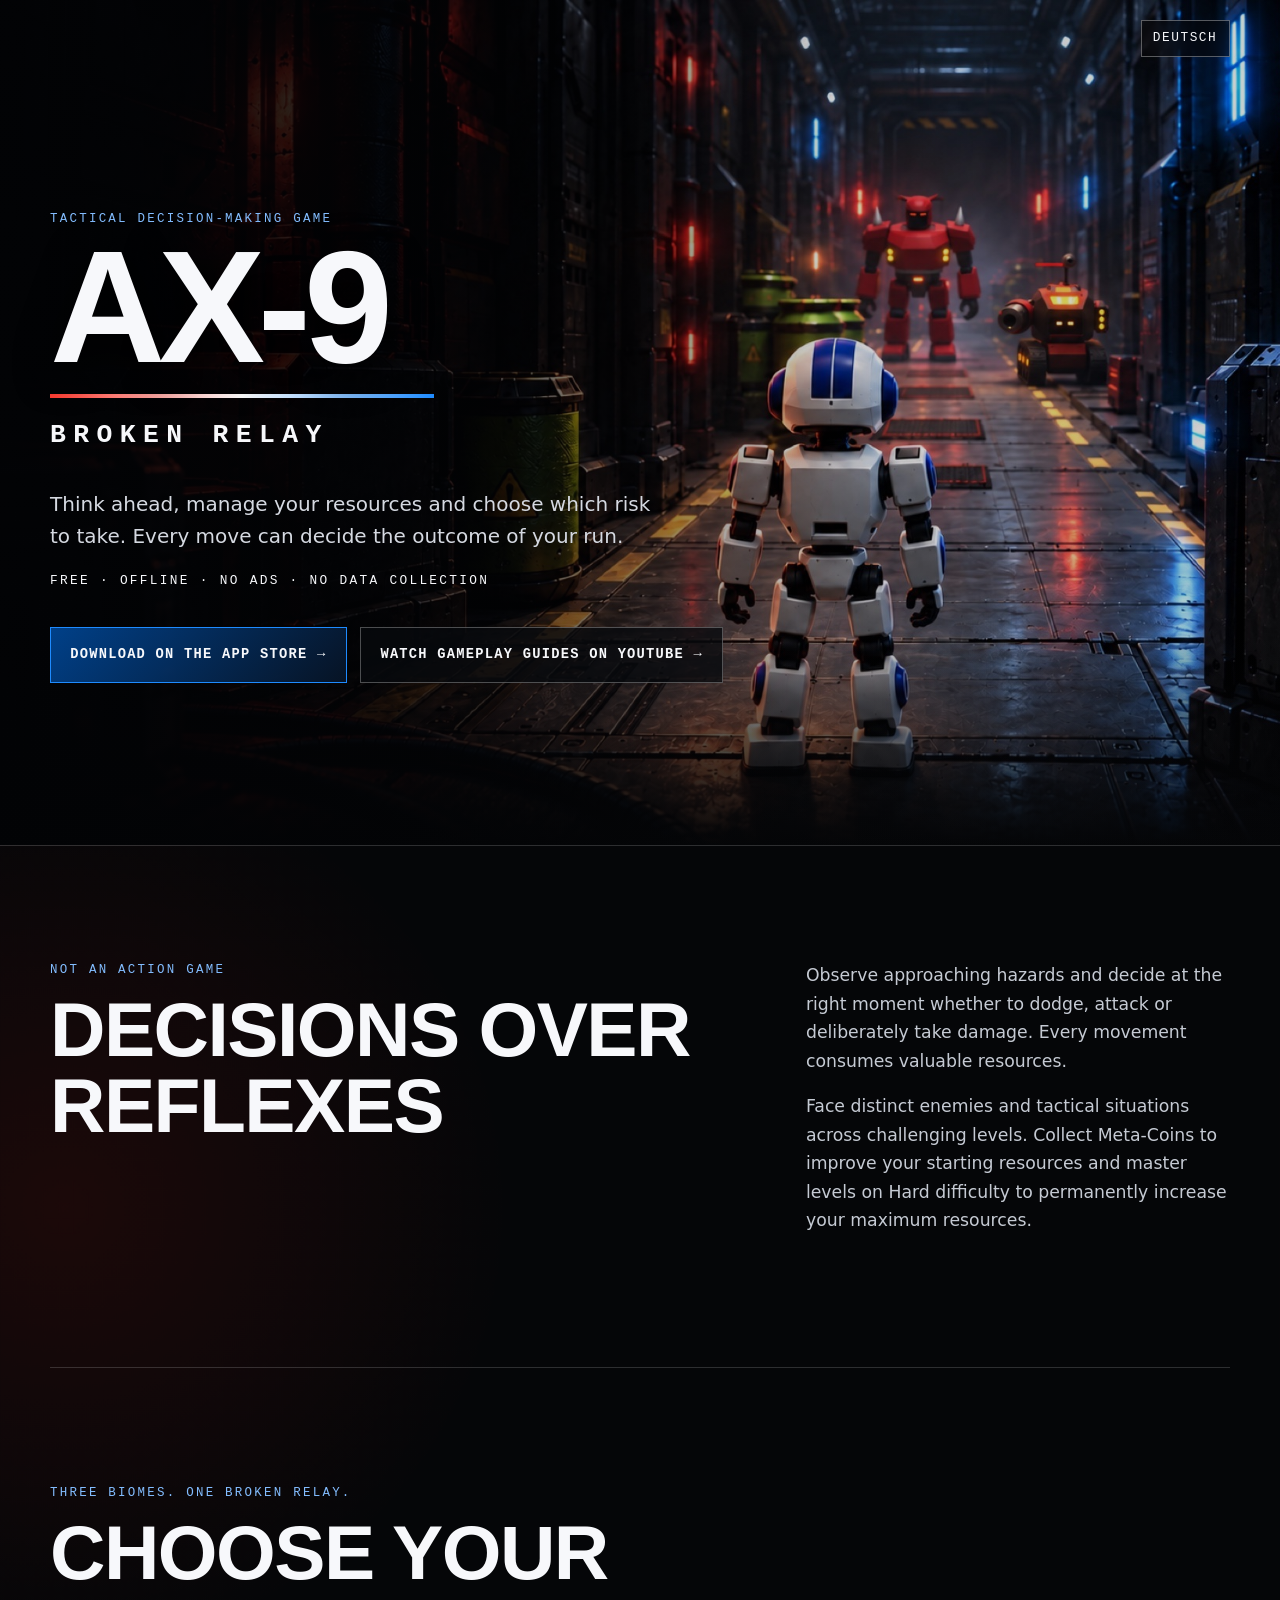
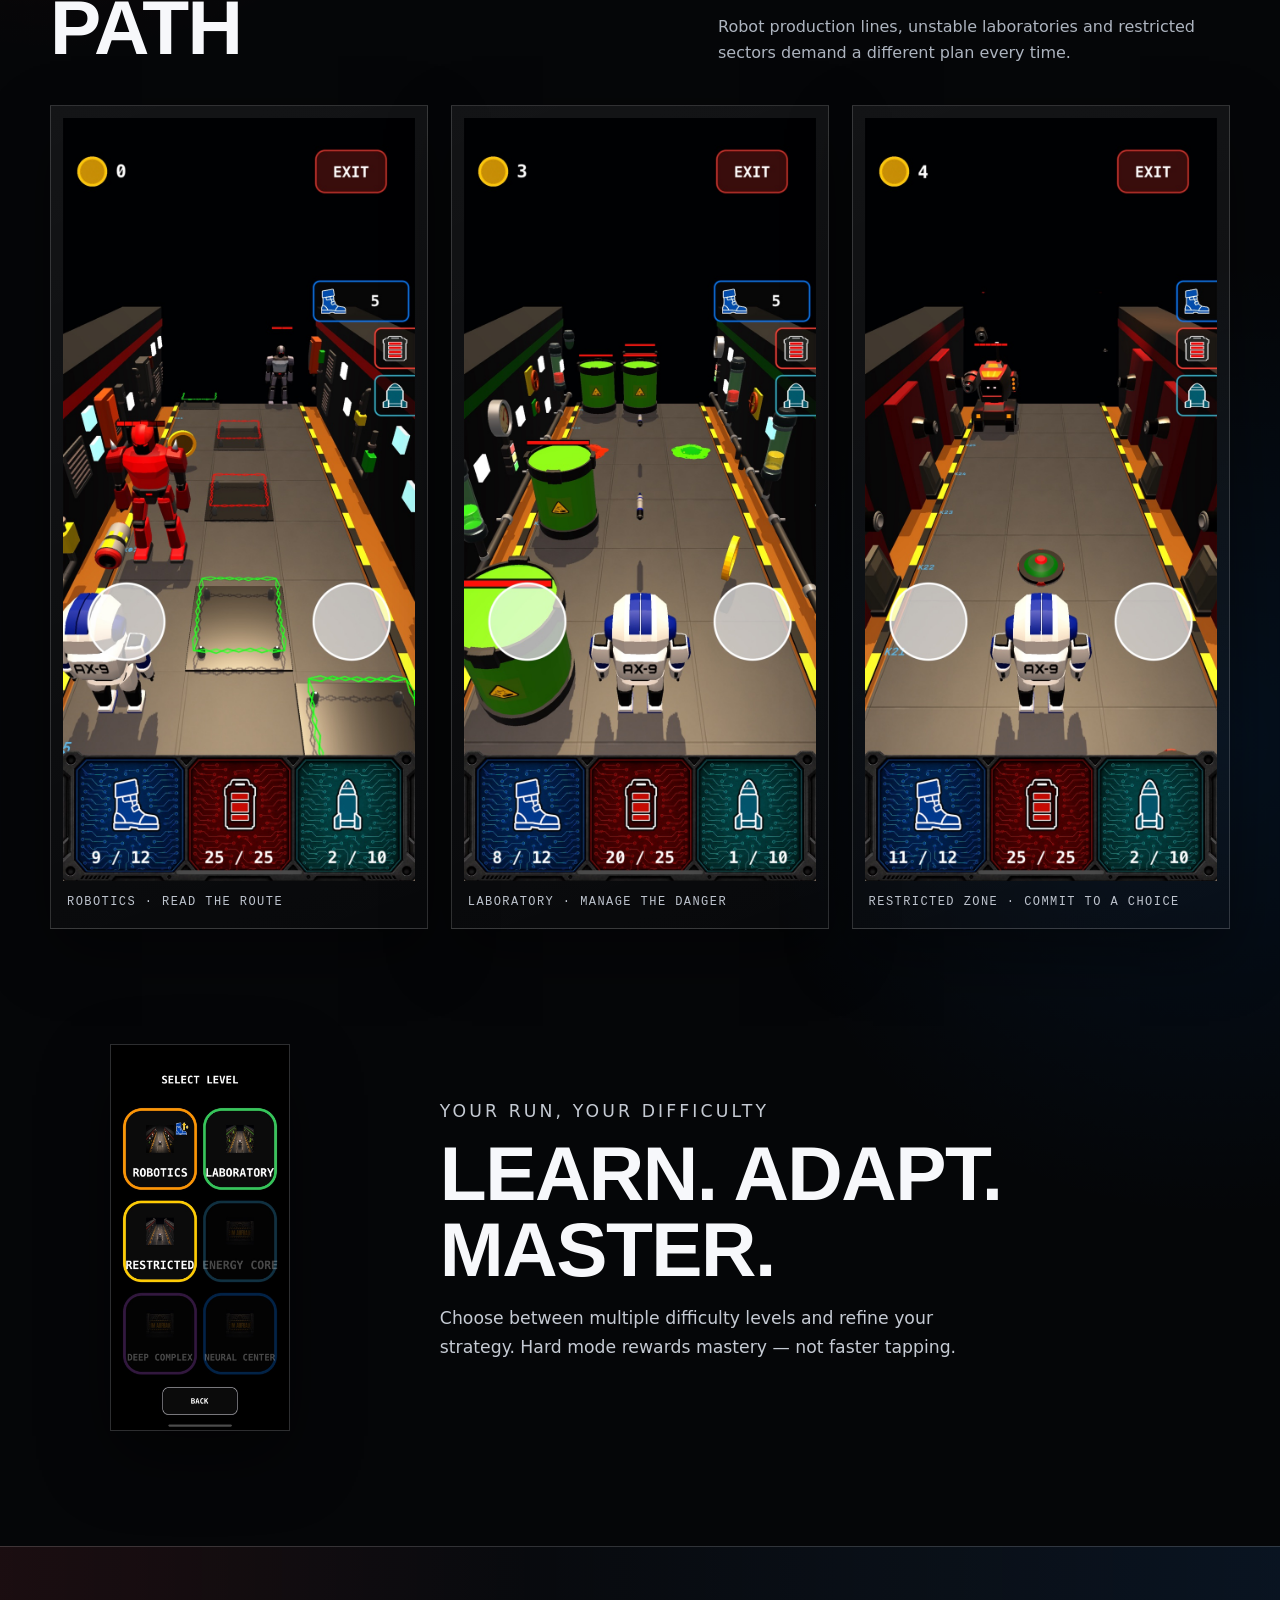
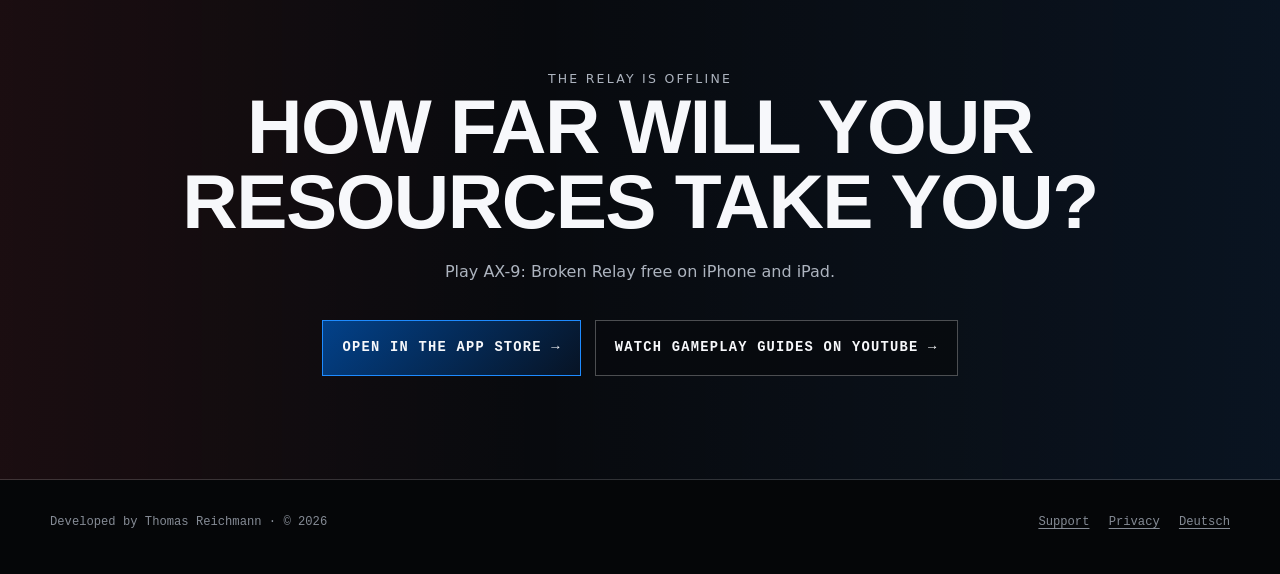
==== commit 90e6c5a0: "YouTube" ====
--- a/index.html
+++ b/index.html
@@ -7,12 +7,12 @@
 <meta property="og:type" content="website"><meta property="og:title" content="AX-9: Broken Relay"><meta property="og:description" content="A tactical decision-making game where thinking ahead matters more than quick reflexes."><meta property="og:url" content="https://tomrichgamedev.github.io/ax9/"><meta property="og:image" content="https://tomrichgamedev.github.io/ax9/assets/images/ax9-broken-relay-hero-v2.jpg"><meta property="og:image:alt" content="AX-9 faces enemy robots in a red and blue industrial corridor"><meta name="twitter:card" content="summary_large_image"><link rel="stylesheet" href="styles.css">
 <script type="application/ld+json">{"@context":"https://schema.org","@type":["VideoGame","MobileApplication"],"name":"AX-9: Broken Relay","description":"A tactical decision-making game where thinking ahead matters more than quick reflexes.","url":"https://tomrichgamedev.github.io/ax9/","image":"https://tomrichgamedev.github.io/ax9/assets/images/ax9-broken-relay-hero-v2.jpg","downloadUrl":"https://apps.apple.com/app/ax-9/id6805114754","operatingSystem":"iOS, iPadOS","applicationCategory":"GameApplication","genre":["Tactical","Strategy","Decision-making"],"inLanguage":["en","de"],"author":{"@type":"Person","name":"Thomas Reichmann"},"offers":{"@type":"Offer","price":"0","priceCurrency":"EUR"}}</script>
 </head><body><a class="skip" href="#main">Skip to content</a><header class="site-header"><a class="lang" href="de/" lang="de" hreflang="de">DEUTSCH</a></header><main id="main">
-<section class="hero" aria-labelledby="title"><div class="hero-inner"><p class="eyebrow">Tactical decision-making game</p><h1 id="title">AX-9</h1><span class="accent" aria-hidden="true"></span><p class="subtitle">Broken Relay</p><p class="hero-copy">Think ahead, manage your resources and choose which risk to take. Every move can decide the outcome of your run.</p><p class="facts">Free · Offline · No ads · No data collection</p><div class="actions"><a class="button" href="https://apps.apple.com/app/ax-9/id6805114754">Download on the App Store →</a><span class="button secondary disabled" aria-disabled="true">Gameplay guides on YouTube <small>Coming soon</small></span></div></div></section>
+<section class="hero" aria-labelledby="title"><div class="hero-inner"><p class="eyebrow">Tactical decision-making game</p><h1 id="title">AX-9</h1><span class="accent" aria-hidden="true"></span><p class="subtitle">Broken Relay</p><p class="hero-copy">Think ahead, manage your resources and choose which risk to take. Every move can decide the outcome of your run.</p><p class="facts">Free · Offline · No ads · No data collection</p><div class="actions"><a class="button" href="https://apps.apple.com/app/ax-9/id6805114754">Download on the App Store →</a><a class="button secondary" href="https://www.youtube.com/playlist?list=PLVclLh_oa2Vs">Watch gameplay guides on YouTube →</a></div></div></section>
 <section class="intro" aria-labelledby="decisions"><div><p class="kicker">Not an action game</p><h2 id="decisions">Decisions over reflexes</h2></div><div class="body"><p>Observe approaching hazards and decide at the right moment whether to dodge, attack or deliberately take damage. Every movement consumes valuable resources.</p><p>Face distinct enemies and tactical situations across challenging levels. Collect Meta-Coins to improve your starting resources and master levels on Hard difficulty to permanently increase your maximum resources.</p></div></section>
 <section class="gameplay" aria-labelledby="gameplay"><div class="section-head"><div><p class="kicker">Three biomes. One broken relay.</p><h2 id="gameplay">Choose your path</h2></div><p>Robot production lines, unstable laboratories and restricted sectors demand a different plan every time.</p></div><div class="shots" aria-label="AX-9 gameplay screenshots">
 <figure class="shot"><img src="assets/images/ax9-robotics-gameplay.jpg" width="832" height="1800" loading="lazy" alt="AX-9 avoids floor hazards and a large red robot in the robotics level"><figcaption>Robotics · Read the route</figcaption></figure>
 <figure class="shot"><img src="assets/images/ax9-laboratory-gameplay.jpg" width="832" height="1800" loading="lazy" alt="AX-9 moves between toxic barrels and puddles in the laboratory level"><figcaption>Laboratory · Manage the danger</figcaption></figure>
 <figure class="shot"><img src="assets/images/ax9-restricted-zone-gameplay.jpg" width="832" height="1800" loading="lazy" alt="AX-9 approaches a mine and an armed machine in the restricted zone"><figcaption>Restricted zone · Commit to a choice</figcaption></figure></div></section>
 <section class="choices" aria-labelledby="difficulty"><img src="assets/images/ax9-level-selection.jpg" width="647" height="1400" loading="lazy" alt="AX-9 level selection showing Robotics, Laboratory and Restricted Zone"><div><p class="kicker">Your run, your difficulty</p><h2 id="difficulty">Learn. Adapt. Master.</h2><p>Choose between multiple difficulty levels and refine your strategy. Hard mode rewards mastery — not faster tapping.</p></div></section>
-<section class="final" aria-labelledby="download"><p class="kicker">The relay is offline</p><h2 id="download">How far will your resources take you?</h2><p>Play AX-9: Broken Relay free on iPhone and iPad.</p><div class="actions"><a class="button" href="https://apps.apple.com/app/ax-9/id6805114754">Open in the App Store →</a><span class="button secondary disabled" aria-disabled="true">YouTube gameplay guides <small>Coming soon</small></span></div></section>
+<section class="final" aria-labelledby="download"><p class="kicker">The relay is offline</p><h2 id="download">How far will your resources take you?</h2><p>Play AX-9: Broken Relay free on iPhone and iPad.</p><div class="actions"><a class="button" href="https://apps.apple.com/app/ax-9/id6805114754">Open in the App Store →</a><a class="button secondary" href="https://www.youtube.com/playlist?list=PLVclLh_oa2Vs">Watch gameplay guides on YouTube →</a></div></section>
 </main><footer class="footer"><span>Developed by Thomas Reichmann · © 2026</span><nav aria-label="Legal and support"><a href="https://tomrichgamedev.github.io/ax9-legal/support/">Support</a><a href="https://tomrichgamedev.github.io/ax9-legal/privacy/">Privacy</a><a href="de/" lang="de">Deutsch</a></nav></footer></body></html>
--- a/styles.css
+++ b/styles.css
@@ -1 +1 @@
-:root{color-scheme:dark;--ink:#f7f8fb;--muted:#adb4bf;--line:#ffffff29;--red:#ff3b30;--blue:#1e8bff;--max:1180px}*{box-sizing:border-box}html{background:#050608;scroll-behavior:smooth}body{margin:0;color:var(--ink);background:radial-gradient(circle at 5% 32%,#ff261717,transparent 28rem),radial-gradient(circle at 95% 62%,#0077ff17,transparent 30rem),#050608;font:16px/1.6 ui-monospace,"SFMono-Regular",Menlo,Consolas,monospace;-webkit-font-smoothing:antialiased}a{color:inherit}.skip{position:fixed;z-index:20;top:.7rem;left:.7rem;padding:.6rem 1rem;background:#fff;color:#000;transform:translateY(-160%)}.skip:focus{transform:none}.site-header{position:absolute;z-index:10;inset:0 0 auto;display:flex;justify-content:flex-end;width:min(calc(100% - 2rem),var(--max));margin:auto;padding:1.25rem 0}.lang{padding:.45rem .7rem;border:1px solid #ffffff55;background:#05060899;text-decoration:none;font-size:.8rem;letter-spacing:.12em;backdrop-filter:blur(9px)}.hero{position:relative;isolation:isolate;min-height:min(880px,94vh);display:grid;align-items:center;overflow:hidden;border-bottom:1px solid var(--line)}.hero:before{content:"";position:absolute;z-index:-2;inset:0;background:url("assets/images/ax9-broken-relay-hero-v2.jpg") 58% center/cover no-repeat}.hero:after{content:"";position:absolute;z-index:-1;inset:0;background:linear-gradient(90deg,#020305f5 0%,#020305cc 30%,#02030530 65%),linear-gradient(0deg,#050608,transparent 25%)}.hero-inner,main>section:not(.hero),.footer{width:min(calc(100% - 2rem),var(--max));margin:auto}.hero-inner{padding:8rem 0 5rem}.eyebrow,.kicker,.facts{text-transform:uppercase;letter-spacing:.18em}.eyebrow,.kicker{margin:0 0 .7rem;color:#83bdff;font-size:.78rem}h1,h2{margin:0;font-family:Impact,Haettenschweiler,"Arial Narrow Bold",sans-serif;font-weight:900;text-transform:uppercase}h1{max-width:7ch;font-size:clamp(5rem,13vw,10rem);line-height:.82;letter-spacing:-.045em;text-shadow:0 8px 40px #000}.accent{display:block;width:min(24rem,72vw);height:4px;margin:1.35rem 0 1rem;background:linear-gradient(90deg,var(--red),#fff 50%,var(--blue))}.subtitle{margin:0;font-size:clamp(1.05rem,2.3vw,1.65rem);font-weight:700;letter-spacing:.28em;text-transform:uppercase}.hero-copy{max-width:38rem;margin:2rem 0 0;color:#d5d9e1;font:clamp(1.05rem,1.6vw,1.25rem)/1.6 system-ui,sans-serif}.facts{margin:1.2rem 0 0;font-size:.8rem}.actions{display:flex;flex-wrap:wrap;gap:.85rem;margin-top:2.25rem}.button{display:inline-flex;min-height:3.5rem;align-items:center;justify-content:center;padding:.9rem 1.2rem;border:1px solid var(--blue);background:linear-gradient(135deg,#004a9edb,#071426f0);font-size:.86rem;font-weight:800;letter-spacing:.09em;text-align:center;text-decoration:none;text-transform:uppercase;transition:.2s}.button:hover,.button:focus-visible{filter:brightness(1.2);transform:translateY(-2px)}.secondary{border-color:#ffffff47;background:#07090dc7}.disabled{color:#858b95}.button small{margin-left:.55rem;font-size:.65rem;color:#b5bac4}.intro{display:grid;grid-template-columns:1.1fr .7fr;gap:clamp(2rem,7vw,7rem);padding:clamp(4.5rem,9vw,8rem) 0;border-bottom:1px solid var(--line)}h2{max-width:18ch;font-size:clamp(2.5rem,6vw,5rem);line-height:.98;letter-spacing:-.02em}.body{color:#c5cad3;font:1.08rem/1.65 system-ui,sans-serif}.body p:first-child{margin-top:0}.gameplay{padding:clamp(4.5rem,9vw,8rem) 0}.section-head{display:flex;align-items:end;justify-content:space-between;gap:2rem;margin-bottom:2.5rem}.section-head>p{max-width:32rem;margin:0;color:var(--muted);font-family:system-ui,sans-serif}.shots{display:grid;grid-template-columns:repeat(3,1fr);gap:clamp(.75rem,2vw,1.4rem);align-items:start}.shot{margin:0;padding:clamp(.45rem,1vw,.75rem);border:1px solid var(--line);background:linear-gradient(160deg,#ffffff0f,#ffffff03);box-shadow:0 24px 60px #0006}.shot:nth-child(2){margin-top:0}.shot img{display:block;width:100%;height:auto}.shot figcaption{padding:.8rem .25rem .2rem;color:#bec4ce;font-size:.75rem;letter-spacing:.12em;text-transform:uppercase}.choices{display:grid;grid-template-columns:.5fr 1fr;gap:clamp(2rem,7vw,6rem);align-items:center;padding:0 0 clamp(4.5rem,9vw,8rem)}.choices img{width:min(100%,260px);justify-self:center;border:1px solid var(--line);box-shadow:0 28px 70px #0007}.choices p{max-width:35rem;color:#c5cad3;font:1.08rem/1.65 system-ui,sans-serif}.final{width:100%!important;max-width:none!important;padding:clamp(4rem,8vw,7rem) 1rem;border-block:1px solid var(--line);background:linear-gradient(90deg,#ff3b3014,transparent 42%,#1e8bff14),#080a0e;text-align:center}.final h2{max-width:none}.final>p{margin:1.2rem auto 0;color:var(--muted);font-family:system-ui,sans-serif}.final .actions{justify-content:center}.footer{padding:2.1rem 0 2.6rem;display:flex;flex-wrap:wrap;gap:.7rem 1.5rem;justify-content:space-between;color:#858b95;font-size:.76rem}.footer nav{display:flex;gap:1.2rem}.footer a{text-underline-offset:.25em}:focus-visible{outline:2px solid #fff;outline-offset:4px}@media(max-width:760px){.hero{min-height:790px;align-items:end}.hero:before{background-position:68% center}.hero:after{background:linear-gradient(0deg,#050608 1%,#020305de 39%,#0203051f 75%)}.hero-inner{padding-bottom:3rem}h1{font-size:clamp(4.6rem,25vw,7rem)}.subtitle{letter-spacing:.19em}.hero-copy{font-size:1rem}.actions{flex-direction:column}.button{width:100%}.intro,.choices{grid-template-columns:1fr}.section-head{display:block}.section-head>p{margin-top:1.2rem}.shots{grid-template-columns:84% 84% 84%;gap:.9rem;margin-right:-1rem;padding:.5rem 1rem 1.2rem 0;overflow-x:auto;scroll-snap-type:x mandatory}.shot{scroll-snap-align:start}.shot:nth-child(2){margin-top:0}.choices img{order:2;width:min(70%,240px)}.footer{align-items:flex-start;flex-direction:column}}@media(prefers-reduced-motion:reduce){html{scroll-behavior:auto}.button{transition:none}}
+:root{color-scheme:dark;--ink:#f7f8fb;--muted:#adb4bf;--line:#ffffff29;--red:#ff3b30;--blue:#1e8bff;--max:1180px}*{box-sizing:border-box}html{background:#050608;scroll-behavior:smooth}body{margin:0;color:var(--ink);background:radial-gradient(circle at 5% 32%,#ff261717,transparent 28rem),radial-gradient(circle at 95% 62%,#0077ff17,transparent 30rem),#050608;font:16px/1.6 ui-monospace,"SFMono-Regular",Menlo,Consolas,monospace;-webkit-font-smoothing:antialiased}a{color:inherit}.skip{position:fixed;z-index:20;top:.7rem;left:.7rem;padding:.6rem 1rem;background:#fff;color:#000;transform:translateY(-160%)}.skip:focus{transform:none}.site-header{position:absolute;z-index:10;inset:0 0 auto;display:flex;justify-content:flex-end;width:min(calc(100% - 2rem),var(--max));margin:auto;padding:1.25rem 0}.lang{padding:.45rem .7rem;border:1px solid #ffffff55;background:#05060899;text-decoration:none;font-size:.8rem;letter-spacing:.12em;backdrop-filter:blur(9px)}.hero{position:relative;isolation:isolate;min-height:min(880px,94vh);display:grid;align-items:center;overflow:hidden;border-bottom:1px solid var(--line)}.hero:before{content:"";position:absolute;z-index:-2;inset:0;background:url("assets/images/ax9-broken-relay-hero-v2.jpg") 58% center/cover no-repeat}.hero:after{content:"";position:absolute;z-index:-1;inset:0;background:linear-gradient(90deg,#020305f5 0%,#020305cc 30%,#02030530 65%),linear-gradient(0deg,#050608,transparent 25%)}.hero-inner,main>section:not(.hero),.footer{width:min(calc(100% - 2rem),var(--max));margin:auto}.hero-inner{padding:8rem 0 5rem}.eyebrow,.kicker,.facts{text-transform:uppercase;letter-spacing:.18em}.eyebrow,.kicker{margin:0 0 .7rem;color:#83bdff;font-size:.78rem}h1,h2{margin:0;font-family:Impact,Haettenschweiler,"Arial Narrow Bold",sans-serif;font-weight:900;text-transform:uppercase}h1{max-width:7ch;font-size:clamp(5rem,13vw,10rem);line-height:.82;letter-spacing:-.045em;text-shadow:0 8px 40px #000}.accent{display:block;width:min(24rem,72vw);height:4px;margin:1.35rem 0 1rem;background:linear-gradient(90deg,var(--red),#fff 50%,var(--blue))}.subtitle{margin:0;font-size:clamp(1.05rem,2.3vw,1.65rem);font-weight:700;letter-spacing:.28em;text-transform:uppercase}.hero-copy{max-width:38rem;margin:2rem 0 0;color:#d5d9e1;font:clamp(1.05rem,1.6vw,1.25rem)/1.6 system-ui,sans-serif}.facts{margin:1.2rem 0 0;font-size:.8rem}.actions{display:flex;flex-wrap:wrap;gap:.85rem;margin-top:2.25rem}.button{display:inline-flex;min-height:3.5rem;align-items:center;justify-content:center;padding:.9rem 1.2rem;border:1px solid var(--blue);background:linear-gradient(135deg,#004a9edb,#071426f0);font-size:.86rem;font-weight:800;letter-spacing:.09em;text-align:center;text-decoration:none;text-transform:uppercase;transition:.2s}.button:hover,.button:focus-visible{filter:brightness(1.2);transform:translateY(-2px)}.secondary{border-color:#ffffff47;background:#07090dc7}.disabled{color:#858b95}.button small{margin-left:.55rem;font-size:.65rem;color:#b5bac4}.intro{display:grid;grid-template-columns:1.1fr .7fr;gap:clamp(2rem,7vw,7rem);padding:clamp(4.5rem,9vw,8rem) 0;border-bottom:1px solid var(--line)}h2{max-width:18ch;font-size:clamp(2.5rem,6vw,5rem);line-height:.98;letter-spacing:-.02em}.body{color:#c5cad3;font:1.08rem/1.65 system-ui,sans-serif}.body p:first-child{margin-top:0}.gameplay{padding:clamp(4.5rem,9vw,8rem) 0}.section-head{display:flex;align-items:end;justify-content:space-between;gap:2rem;margin-bottom:2.5rem}.section-head>p{max-width:32rem;margin:0;color:var(--muted);font-family:system-ui,sans-serif}.shots{display:grid;grid-template-columns:repeat(3,1fr);gap:clamp(.75rem,2vw,1.4rem);align-items:start}.shot{margin:0;padding:clamp(.45rem,1vw,.75rem);border:1px solid var(--line);background:linear-gradient(160deg,#ffffff0f,#ffffff03);box-shadow:0 24px 60px #0006}.shot:nth-child(2){margin-top:0}.shot img{display:block;width:100%;height:auto}.shot figcaption{padding:.8rem .25rem .2rem;color:#bec4ce;font-size:.75rem;letter-spacing:.12em;text-transform:uppercase}.choices{display:grid;grid-template-columns:.38fr 1fr;gap:clamp(2rem,7vw,6rem);align-items:center;padding:0 0 clamp(4.5rem,9vw,8rem)}.choices img{width:min(100%,180px);height:auto;justify-self:center;border:1px solid var(--line);box-shadow:0 28px 70px #0007}.choices p{max-width:35rem;color:#c5cad3;font:1.08rem/1.65 system-ui,sans-serif}.final{width:100%!important;max-width:none!important;padding:clamp(4rem,8vw,7rem) 1rem;border-block:1px solid var(--line);background:linear-gradient(90deg,#ff3b3014,transparent 42%,#1e8bff14),#080a0e;text-align:center}.final h2{max-width:none}.final>p{margin:1.2rem auto 0;color:var(--muted);font-family:system-ui,sans-serif}.final .actions{justify-content:center}.footer{padding:2.1rem 0 2.6rem;display:flex;flex-wrap:wrap;gap:.7rem 1.5rem;justify-content:space-between;color:#858b95;font-size:.76rem}.footer nav{display:flex;gap:1.2rem}.footer a{text-underline-offset:.25em}:focus-visible{outline:2px solid #fff;outline-offset:4px}@media(max-width:760px){.hero{min-height:790px;align-items:end}.hero:before{background-position:68% center}.hero:after{background:linear-gradient(0deg,#050608 1%,#020305de 39%,#0203051f 75%)}.hero-inner{padding-bottom:3rem}h1{font-size:clamp(4.6rem,25vw,7rem)}.subtitle{letter-spacing:.19em}.hero-copy{font-size:1rem}.actions{flex-direction:column}.button{width:100%}.intro,.choices{grid-template-columns:1fr}.section-head{display:block}.section-head>p{margin-top:1.2rem}.shots{grid-template-columns:84% 84% 84%;gap:.9rem;margin-right:-1rem;padding:.5rem 1rem 1.2rem 0;overflow-x:auto;scroll-snap-type:x mandatory}.shot{scroll-snap-align:start}.shot:nth-child(2){margin-top:0}.choices img{order:2;width:min(58%,170px)}.footer{align-items:flex-start;flex-direction:column}}@media(prefers-reduced-motion:reduce){html{scroll-behavior:auto}.button{transition:none}}
